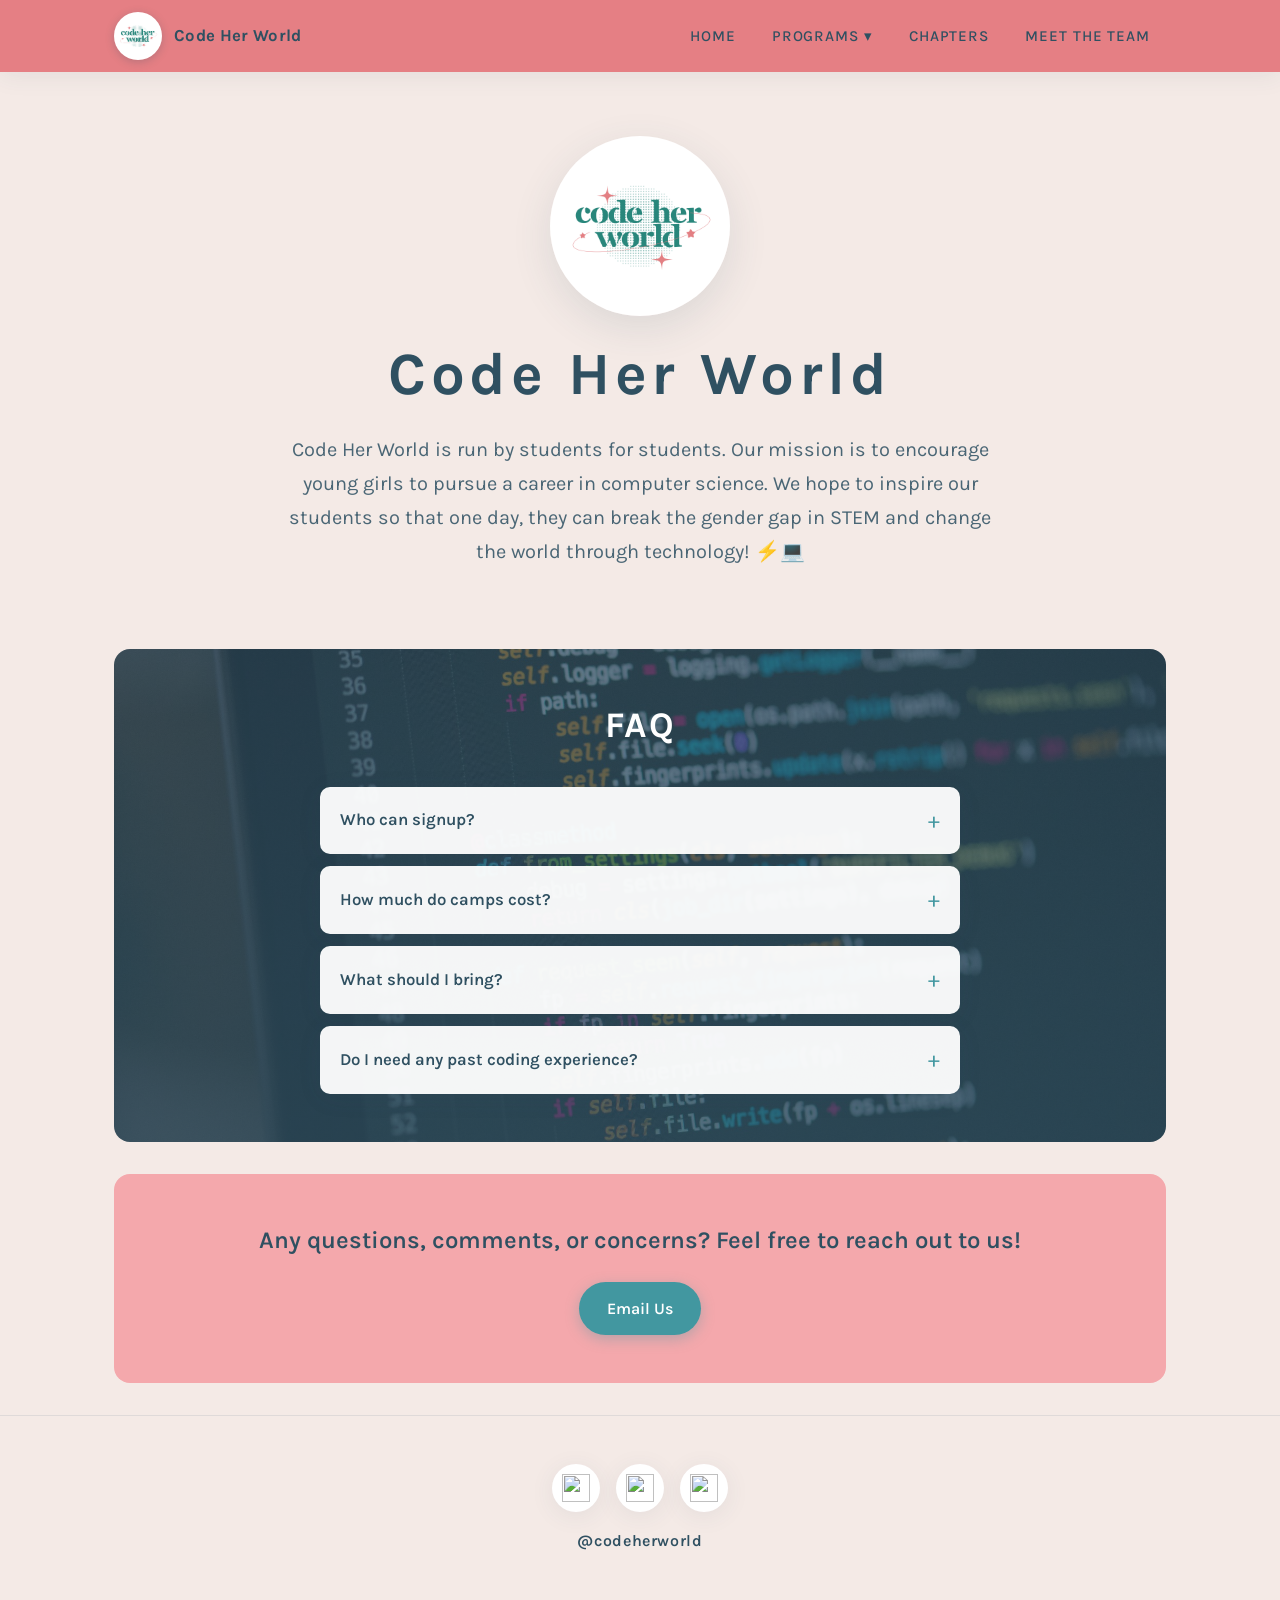
==== index.html @ ead9790e "most of foundational work is done" ====
<!DOCTYPE html>
<html lang="en">

<head>
  <meta charset="utf-8">
  <meta name="viewport" content="width=device-width, initial-scale=1">
  <title>Code Her World</title>
  <link rel="preconnect" href="https://fonts.googleapis.com">
  <link rel="preconnect" href="https://fonts.gstatic.com" crossorigin>
  <link href="https://fonts.googleapis.com/css2?family=Karla:wght@400;500;600;700&display=swap" rel="stylesheet">
  <link href="style.css" rel="stylesheet">
</head>

<body>
  <nav class="site-nav">
    <div class="nav-inner">
      <a href="index.html" class="nav-brand">
        <div aria-hidden="true">
          <img class="logo" src="newLogo.png" alt="logo">
        </div>
        <span>Code Her World</span>
      </a>
      <ul class="nav-links">
        <li><a href="index.html">Home</a></li>
        <li class="dropdown">
          <button class="dropbtn" type="button">Programs ▾</button>
          <div class="dropdown-content">
            <a href="webdev.html">Camps</a>
            <a href="workshops.html">Workshops</a>
            <a href="events.html">Past Events</a>
          </div>
        </li>
        <li><a href="chapters.html">Chapters</a></li>
        <li><a href="team.html">Meet the Team</a></li>
      </ul>
    </div>
  </nav>

  <main>
    <section class="hero">
      <div aria-label="Code Her World logo placeholder">
        <img class="logo-placeholder--hero"  src="newLogo.png" alt="logo">
      </div>
      <h1>Code Her World</h1>
      <p class="hero-tagline">
        Code Her World is run by students for students. Our mission is to encourage young girls to pursue a career in
        computer science. We hope to inspire our students so that one day, they can break the gender gap in STEM and
        change the world through technology! ⚡️💻
      </p>
    </section>

    <div class="container">
      <section class="faq-section">
        <h2 class="faq-title">FAQ</h2>
        <div class="faq-list">
          <details>
            <summary>Who can signup?</summary>
            <p>Anyone can! Even though we recommend our programs for middle schoolers, everyone is welcome!</p>
          </details>
          <details>
            <summary>How much do camps cost?</summary>
            <p>Nothing! All programs are FREE!</p>
          </details>
          <details>
            <summary>What should I bring?</summary>
            <p>All you need is a computer and fast internet! You can also keep a notebook with you if you would like.</p>
          </details>
          <details>
            <summary>Do I need any past coding experience?</summary>
            <p>Absolutely not! All of our programs start with the basic fundamentals of every language, so you will learn
              everything you need.</p>
          </details>
        </div>
      </section>

      <section class="contact-section">
        <h2>Any questions, comments, or concerns? Feel free to reach out to us!</h2>
        <a href="mailto:codeherworld@gmail.com" class="btn">Email Us</a>
      </section>
    </div>
  </main>

  <footer class="site-footer">
    <div class="social-links">
      <a href="https://www.instagram.com/codeherworld" target="_blank" rel="noopener noreferrer" aria-label="Instagram">
        <img src="https://cdn.simpleicons.org/instagram/E57F84" alt="">
      </a>
      <a href="https://www.facebook.com/codeherworld" target="_blank" rel="noopener noreferrer" aria-label="Facebook">
        <img src="https://cdn.simpleicons.org/facebook/E57F84" alt="">
      </a>
      <a href="https://twitter.com/codeherworld" target="_blank" rel="noopener noreferrer" aria-label="Twitter">
        <img src="https://cdn.simpleicons.org/x/E57F84" alt="">
      </a>
    </div>
    <p>@codeherworld</p>
  </footer>

  <script src="script.js"></script>
</body>

</html>
---- style.css ----
/* San Francisco Clouded palette */
:root {
  --slate: #2f5061;
  --teal: #4297a0;
  --cream: #f4eae6;
  --blush: #f4a8ac;
  --coral: #e57f84;
  --white: #ffffff;
  --text: #2f5061;
  --text-muted: #4a6675;
  --shadow: 0 4px 24px rgba(47, 80, 97, 0.08);
  --shadow-lg: 0 12px 40px rgba(47, 80, 97, 0.12);
  --radius: 16px;
  --radius-sm: 10px;
  --nav-height: 72px;
  --max-width: 1100px;
}

*,
*::before,
*::after {
  box-sizing: border-box;
}

html {
  scroll-behavior: smooth;
}

body {
  margin: 0;
  min-height: 100vh;
  font-family: 'Karla', sans-serif;
  font-weight: 400;
  color: var(--text);
  background-color: var(--cream);
  line-height: 1.6;
}

img {
  max-width: 100%;
  height: auto;
  display: block;
}

a {
  color: inherit;
}

/* ── Navigation ── */
.site-nav {
  position: sticky;
  top: 0;
  z-index: 100;
  background: var(--coral);
  box-shadow: var(--shadow);
}

.nav-inner {
  max-width: var(--max-width);
  margin: 0 auto;
  padding: 0 1.5rem;
  height: var(--nav-height);
  display: flex;
  align-items: center;
  justify-content: space-between;
  gap: 1rem;
}

.nav-brand {
  display: flex;
  align-items: center;
  gap: 0.75rem;
  text-decoration: none;
  color: var(--slate);
  font-weight: 700;
  font-size: 1.05rem;
  letter-spacing: 0.02em;
}

.logo {
  width: 48px;
  height: 48px;
  border-radius: 50%;
  /* background: linear-gradient(135deg, var(--teal), var(--slate)); */
  display: flex;
  align-items: center;
  justify-content: center;
  /* color: var(--white); */
  /* font-size: 0.75rem;
  font-weight: 700; */
  /* letter-spacing: 0.04em; */
  flex-shrink: 0;
  box-shadow: 0 2px 8px rgba(47, 80, 97, 0.25);
}

.logo-placeholder--hero {
  width: 180px;
  height: 180px;
  font-size: 1.4rem;
  margin: 0 auto 1.5rem;
  box-shadow: var(--shadow-lg);
  border-radius: 50%;
  display: flex;
}

.site-logo {
  height: 44px;
  width: auto;
  flex-shrink: 0;
}

.site-logo--hero {
  height: clamp(160px, 32vw, 240px);
  width: auto;
  margin: 0 auto 1.5rem;
}

.nav-links {
  display: flex;
  align-items: center;
  gap: 0.25rem;
  list-style: none;
  margin: 0;
  padding: 0;
}

.nav-links a,
.dropbtn {
  display: inline-flex;
  align-items: center;
  padding: 0.6rem 1rem;
  text-decoration: none;
  color: var(--slate);
  font-size: 0.95rem;
  font-weight: 500;
  text-transform: uppercase;
  letter-spacing: 0.06em;
  border: none;
  background: transparent;
  cursor: pointer;
  font-family: inherit;
  border-radius: var(--radius-sm);
  transition: background 0.2s, color 0.2s;
}

.nav-links a:hover,
.dropbtn:hover,
.dropdown:hover .dropbtn {
  background: var(--blush);
  color: var(--white);
}

.dropdown {
  position: relative;
}

.dropdown-content {
  display: none;
  position: absolute;
  top: calc(100% + 4px);
  right: 0;
  min-width: 180px;
  background: var(--white);
  border-radius: var(--radius-sm);
  box-shadow: var(--shadow-lg);
  overflow: hidden;
}

.dropdown-content a {
  display: block;
  padding: 0.85rem 1.25rem;
  text-transform: none;
  letter-spacing: 0;
  font-weight: 500;
  border-radius: 0;
}

.dropdown-content a:hover {
  background: var(--cream);
  color: var(--slate);
}

.dropdown:hover .dropdown-content {
  display: block;
}

/* ── Layout ── */
.container {
  max-width: var(--max-width);
  margin: 0 auto;
  padding: 0 1.5rem;
}

.section {
  padding: 4rem 0;
}

.section--compact {
  padding: 2.5rem 0;
}

/* ── Hero ── */
.hero {
  text-align: center;
  padding: 4rem 1.5rem 3rem;
}

.hero h1 {
  font-size: clamp(2.5rem, 6vw, 3.75rem);
  font-weight: 700;
  color: var(--slate);
  letter-spacing: 0.08em;
  margin: 0 0 1.5rem;
  line-height: 1.15;
}

.hero-tagline {
  max-width: 720px;
  margin: 0 auto;
  font-size: clamp(1.05rem, 2.5vw, 1.25rem);
  color: var(--text-muted);
  font-weight: 400;
  line-height: 1.7;
}

/* ── FAQ ── */
.faq-section {
  background: linear-gradient(rgba(47, 80, 97, 0.72), rgba(47, 80, 97, 0.82)),
    url("faq.jpeg") center / cover no-repeat;
  border-radius: var(--radius);
  padding: 3rem 2rem;
  margin: 2rem 0;
}

.faq-title {
  color: var(--white);
  font-size: clamp(1.75rem, 4vw, 2.25rem);
  font-weight: 700;
  text-align: center;
  margin: 0 0 2rem;
  letter-spacing: 0.04em;
}

.faq-list {
  max-width: 640px;
  margin: 0 auto;
  display: flex;
  flex-direction: column;
  gap: 0.75rem;
}

.faq-list details {
  background: rgba(255, 255, 255, 0.95);
  border-radius: var(--radius-sm);
  overflow: hidden;
  box-shadow: var(--shadow);
}

.faq-list summary {
  padding: 1rem 1.25rem;
  cursor: pointer;
  font-size: 1.05rem;
  font-weight: 600;
  color: var(--slate);
  list-style: none;
  display: flex;
  align-items: center;
  justify-content: space-between;
  gap: 1rem;
  transition: background 0.2s;
}

.faq-list summary::-webkit-details-marker {
  display: none;
}

.faq-list summary::after {
  content: "+";
  font-size: 1.4rem;
  font-weight: 400;
  color: var(--teal);
  flex-shrink: 0;
  transition: transform 0.2s;
}

.faq-list details[open] summary::after {
  transform: rotate(45deg);
}

.faq-list summary:hover {
  background: var(--cream);
}

.faq-list details p {
  margin: 0;
  padding: 0 1.25rem 1.25rem;
  color: var(--text-muted);
  font-size: 1rem;
  line-height: 1.65;
}

/* ── Contact CTA ── */
.contact-section {
  background: var(--blush);
  border-radius: var(--radius);
  padding: 3rem 2rem;
  text-align: center;
  margin: 2rem 0;
}

.contact-section h2 {
  font-size: clamp(1.25rem, 3vw, 1.5rem);
  font-weight: 600;
  color: var(--slate);
  margin: 0 0 1.5rem;
  line-height: 1.5;
}

/* ── Buttons ── */
.btn {
  display: inline-flex;
  align-items: center;
  justify-content: center;
  gap: 0.5rem;
  padding: 0.85rem 1.75rem;
  background: var(--teal);
  color: var(--white);
  border: none;
  border-radius: 999px;
  font-family: inherit;
  font-size: 1rem;
  font-weight: 600;
  cursor: pointer;
  text-decoration: none;
  transition: transform 0.2s, box-shadow 0.2s, background 0.2s;
  box-shadow: 0 4px 14px rgba(66, 151, 160, 0.35);
}

.btn:hover {
  background: #378891;
  transform: translateY(-2px);
  box-shadow: 0 8px 24px rgba(66, 151, 160, 0.4);
}

.btn--coral {
  background: var(--coral);
  box-shadow: 0 4px 14px rgba(229, 127, 132, 0.35);
}

.btn--coral:hover {
  background: #d66f74;
  box-shadow: 0 8px 24px rgba(229, 127, 132, 0.4);
}

/* ── Page headers ── */
.page-header {
  text-align: center;
  padding: 3rem 1.5rem 1.5rem;
}

.page-header h1 {
  font-size: clamp(2.25rem, 5vw, 3.25rem);
  font-weight: 700;
  color: var(--slate);
  letter-spacing: 0.06em;
  margin: 0 0 1rem;
}

.page-header p {
  max-width: 680px;
  margin: 0 auto;
  font-size: 1.15rem;
  color: var(--text-muted);
  line-height: 1.7;
}

/* ── Cards ── */
.card {
  background: var(--white);
  border-radius: var(--radius);
  padding: 2.5rem 2rem;
  box-shadow: var(--shadow);
  text-align: center;
  margin: 2rem 0;
}

.card--teal {
  background: linear-gradient(135deg, rgba(66, 151, 160, 0.12), rgba(66, 151, 160, 0.06));
  border: 1px solid rgba(66, 151, 160, 0.2);
}

.card--blush {
  background: linear-gradient(135deg, rgba(244, 168, 172, 0.25), rgba(244, 168, 172, 0.1));
  border: 1px solid rgba(244, 168, 172, 0.35);
}

.card h2 {
  font-size: clamp(1.25rem, 3vw, 1.75rem);
  font-weight: 700;
  color: var(--slate);
  margin: 0 0 1rem;
}

.card p,
.card .card-body {
  font-size: 1.05rem;
  color: var(--text-muted);
  line-height: 1.7;
  margin: 0 0 1.5rem;
}

.card img.feature-img {
  margin: 1.5rem auto 0;
  border-radius: var(--radius-sm);
  box-shadow: var(--shadow);
  max-width: 600px;
  width: 100%;
}

/* ── Past projects ── */
.past-header {
  text-align: center;
  padding: 2rem 1.5rem 1rem;
}

.past-header h2 {
  font-size: clamp(1.75rem, 4vw, 2.5rem);
  font-weight: 700;
  color: var(--slate);
  margin: 0 0 0.75rem;
}

.past-header p {
  font-size: 1.1rem;
  color: var(--text-muted);
  max-width: 640px;
  margin: 0 auto;
}

.past-projects {
  background: var(--blush);
  border-radius: var(--radius);
  padding: 2.5rem 2rem;
  margin: 1.5rem 0 3rem;
  text-align: center;
}

.past-projects h3 {
  font-size: 1.15rem;
  font-weight: 600;
  color: var(--slate);
  margin: 0 0 1.5rem;
  line-height: 1.6;
}

.past-projects .subheading {
  font-size: 1.25rem;
  font-weight: 700;
  color: var(--slate);
  margin: 0 0 1.5rem;
}

.project-link img {
  margin: 0 auto;
  border-radius: var(--radius-sm);
  box-shadow: var(--shadow-lg);
  transition: transform 0.25s;
  max-width: 600px;
  width: 100%;
}

.project-link:hover img {
  transform: scale(1.03);
}

.project-gallery {
  display: flex;
  flex-wrap: wrap;
  justify-content: center;
  gap: 1rem;
  margin-top: 1rem;
}

.project-gallery img {
  width: 180px;
  height: 320px;
  object-fit: cover;
  border-radius: var(--radius-sm);
  box-shadow: var(--shadow);
  transition: transform 0.25s;
}

.project-gallery img:hover {
  transform: translateY(-4px);
}

/* ── Footer ── */
.site-footer {
  text-align: center;
  padding: 3rem 1.5rem;
  margin-top: 2rem;
  border-top: 1px solid rgba(47, 80, 97, 0.1);
}

.social-links {
  display: flex;
  justify-content: center;
  gap: 1rem;
  margin-bottom: 1rem;
}

.social-links a {
  display: flex;
  align-items: center;
  justify-content: center;
  width: 48px;
  height: 48px;
  border-radius: 50%;
  background: var(--white);
  box-shadow: var(--shadow);
  transition: transform 0.2s, box-shadow 0.2s;
}

.social-links a:hover {
  transform: translateY(-3px);
  box-shadow: var(--shadow-lg);
}

.social-links img {
  width: 28px;
  height: 28px;
  object-fit: contain;
}

.site-footer p {
  margin: 0;
  font-size: 1rem;
  font-weight: 600;
  color: var(--slate);
  letter-spacing: 0.04em;
}

/* ── Past events ── */
.event-card {
  background: var(--white);
  border-radius: var(--radius);
  padding: 2.5rem 2rem;
  box-shadow: var(--shadow);
  margin: 2rem 0;
  text-align: left;
}

.event-card--highlight {
  background: linear-gradient(135deg, rgba(229, 127, 132, 0.1), rgba(244, 168, 172, 0.08));
  border: 1px solid rgba(229, 127, 132, 0.25);
}

.event-tag {
  display: inline-block;
  padding: 0.3rem 0.85rem;
  background: var(--teal);
  color: var(--white);
  font-size: 0.8rem;
  font-weight: 600;
  text-transform: uppercase;
  letter-spacing: 0.06em;
  border-radius: 999px;
  margin-bottom: 1rem;
}

.event-card h2 {
  font-size: clamp(1.35rem, 3vw, 1.85rem);
  font-weight: 700;
  color: var(--slate);
  margin: 0 0 1rem;
}

.event-card p {
  font-size: 1.05rem;
  color: var(--text-muted);
  line-height: 1.7;
  margin: 0 0 1.5rem;
}

.event-stats {
  display: flex;
  flex-wrap: wrap;
  gap: 1.5rem;
  margin: 0 0 1.5rem;
}

.stat {
  text-align: center;
  min-width: 100px;
}

.stat-number {
  display: block;
  font-size: 1.75rem;
  font-weight: 700;
  color: var(--coral);
  line-height: 1.2;
}

.stat-label {
  font-size: 0.85rem;
  color: var(--text-muted);
  font-weight: 500;
  text-transform: uppercase;
  letter-spacing: 0.04em;
}

.event-gallery {
  display: grid;
  grid-template-columns: repeat(auto-fit, minmax(280px, 1fr));
  gap: 1rem;
  margin-top: 0.5rem;
}

.event-gallery img {
  width: 100%;
  border-radius: var(--radius-sm);
  box-shadow: var(--shadow);
  transition: transform 0.25s;
}

.event-gallery img:hover {
  transform: scale(1.02);
}

.event-project-link {
  display: block;
  margin-top: 0.25rem;
}

.event-project-link img {
  max-width: 320px;
  width: 100%;
  border-radius: var(--radius-sm);
  box-shadow: var(--shadow);
  transition: transform 0.25s;
}

.event-project-link:hover img {
  transform: scale(1.02);
}

.inline-link {
  color: var(--teal);
  font-weight: 600;
  text-decoration: underline;
  text-underline-offset: 3px;
}

.inline-link:hover {
  color: var(--slate);
}

/* ── Chapters ── */
.chapters-grid {
  display: grid;
  grid-template-columns: repeat(auto-fit, minmax(240px, 1fr));
  gap: 1.5rem;
  margin: 2rem 0;
}

.chapter-card {
  background: var(--white);
  border-radius: var(--radius);
  padding: 2rem 1.5rem;
  text-align: center;
  box-shadow: var(--shadow);
  transition: transform 0.2s;
}

.chapter-card:hover {
  transform: translateY(-4px);
}

.chapter-icon {
  font-size: 2.5rem;
  margin-bottom: 1rem;
}

.chapter-card h3 {
  font-size: 1.15rem;
  font-weight: 700;
  color: var(--slate);
  margin: 0 0 0.75rem;
}

.chapter-card p {
  font-size: 0.95rem;
  color: var(--text-muted);
  line-height: 1.65;
  margin: 0;
}

/* ── Team ── */
.team-section {
  margin: 2rem 0;
}

.team-section-title {
  font-size: 1.35rem;
  font-weight: 700;
  color: var(--slate);
  text-align: center;
  margin: 0 0 1.5rem;
  letter-spacing: 0.04em;
  text-transform: uppercase;
}

.team-grid {
  display: grid;
  grid-template-columns: repeat(auto-fit, minmax(260px, 1fr));
  gap: 1.5rem;
}

.team-grid--single {
  max-width: 360px;
  margin: 0 auto;
}

.team-member {
  background: var(--white);
  border-radius: var(--radius);
  padding: 2rem 1.5rem;
  text-align: center;
  box-shadow: var(--shadow);
}

.team-avatar {
  width: 88px;
  height: 88px;
  border-radius: 50%;
  background: linear-gradient(135deg, var(--coral), var(--blush));
  display: flex;
  align-items: center;
  justify-content: center;
  color: var(--white);
  font-size: 1.5rem;
  font-weight: 700;
  margin: 0 auto 1.25rem;
  box-shadow: 0 4px 14px rgba(229, 127, 132, 0.3);
}

.team-avatar--teal {
  background: linear-gradient(135deg, var(--teal), var(--slate));
  box-shadow: 0 4px 14px rgba(66, 151, 160, 0.3);
}

.team-member h3 {
  font-size: 1.25rem;
  font-weight: 700;
  color: var(--slate);
  margin: 0 0 0.25rem;
}

.team-role {
  font-size: 0.9rem;
  font-weight: 600;
  color: var(--coral);
  text-transform: uppercase;
  letter-spacing: 0.06em;
  margin: 0 0 1rem;
}

.team-bio {
  font-size: 0.95rem;
  color: var(--text-muted);
  line-height: 1.65;
  margin: 0;
}

.team-cta {
  margin: 3rem 0;
}

/* ── Signups closed ── */
.closed-page {
  min-height: 60vh;
  display: flex;
  flex-direction: column;
  align-items: center;
  justify-content: center;
  text-align: center;
  padding: 3rem 1.5rem;
}

.closed-page h1 {
  font-size: clamp(1.5rem, 4vw, 2rem);
  color: var(--slate);
  max-width: 560px;
  line-height: 1.5;
  margin: 0 0 2rem;
}

/* ── Responsive ── */
@media (max-width: 768px) {
  .nav-inner {
    flex-wrap: wrap;
    height: auto;
    padding: 0.75rem 1rem;
    gap: 0.5rem;
  }

  .nav-links {
    flex-wrap: wrap;
    justify-content: center;
    width: 100%;
  }
}

@media (max-width: 600px) {
  .nav-brand span {
    display: none;
  }

  .nav-links a,
  .dropbtn {
    padding: 0.5rem 0.65rem;
    font-size: 0.8rem;
  }

  .event-stats {
    justify-content: center;
  }

  .faq-section,
  .contact-section,
  .past-projects,
  .card {
    padding: 2rem 1.25rem;
  }

  .project-gallery img {
    width: 140px;
    height: 250px;
  }
}
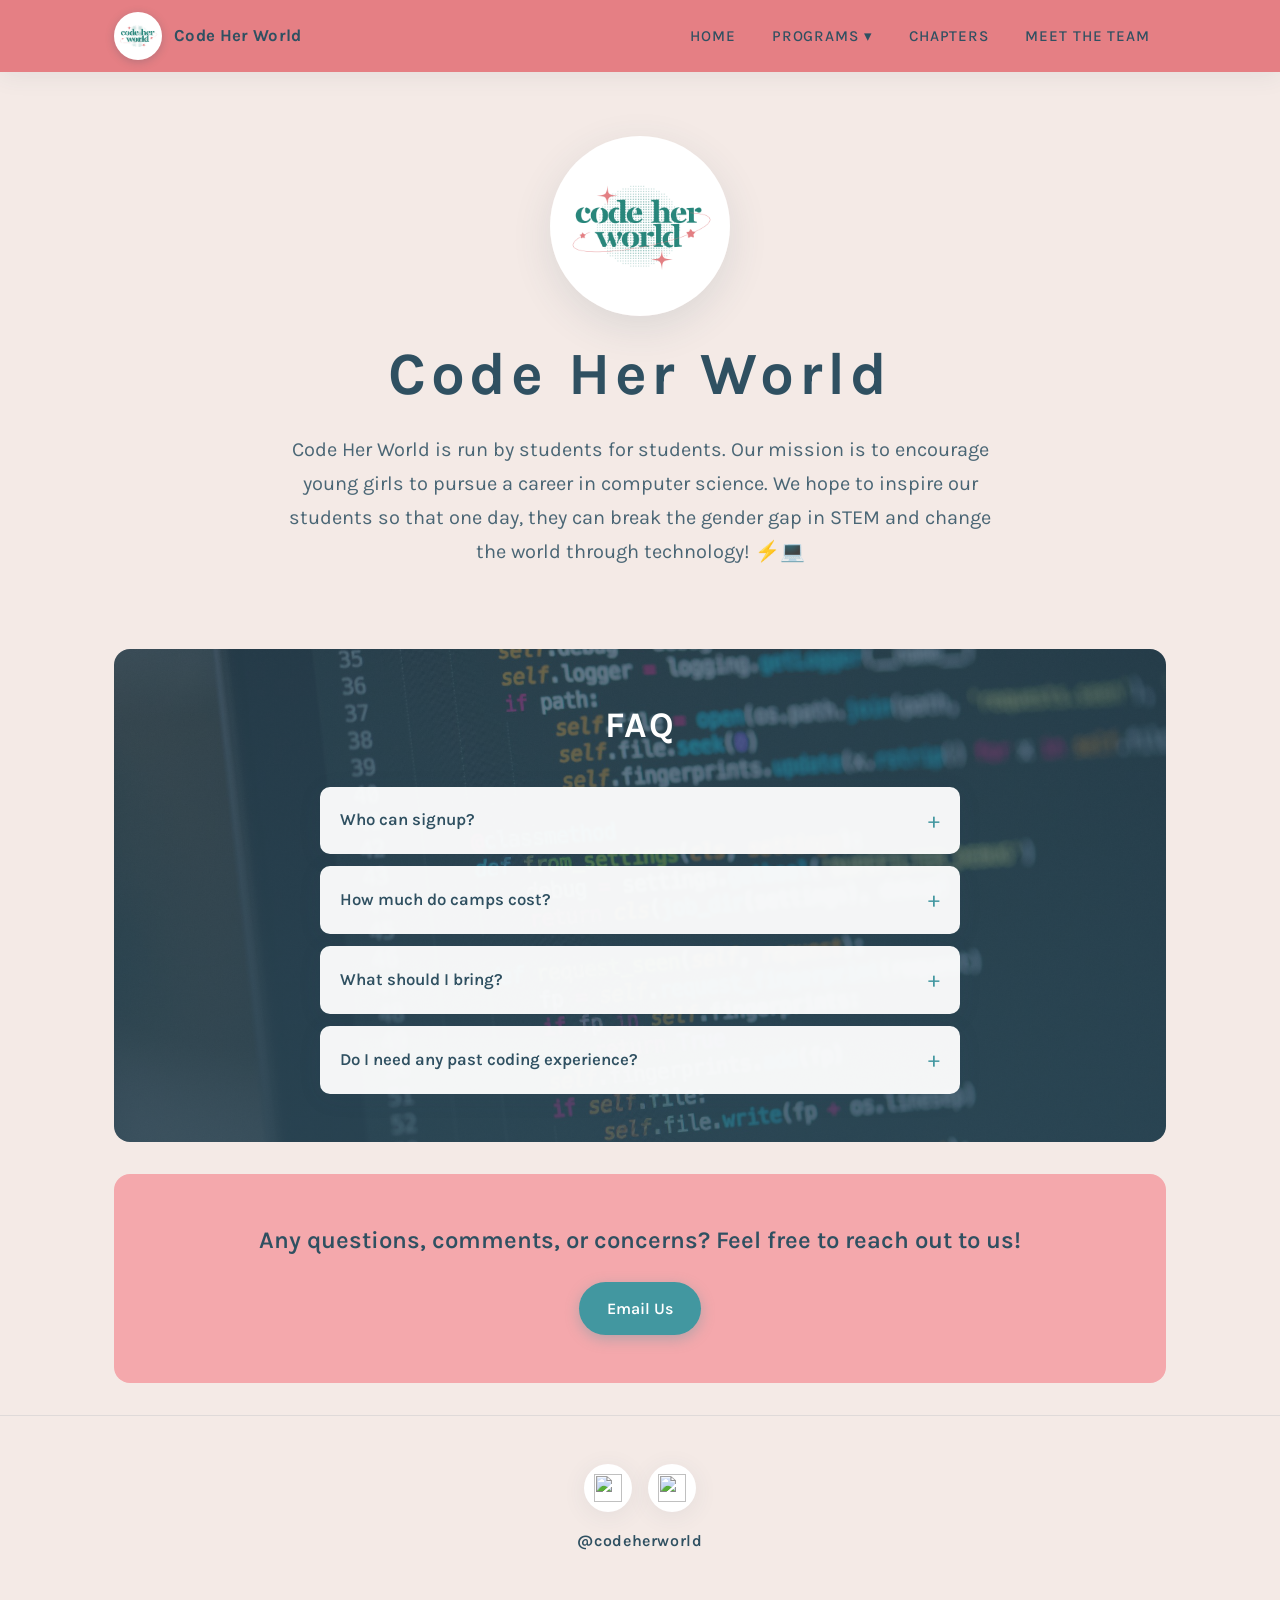
==== commit 685f85b3: "updated social media" ====
--- a/index.html
+++ b/index.html
@@ -88,9 +88,7 @@
       <a href="https://www.facebook.com/codeherworld" target="_blank" rel="noopener noreferrer" aria-label="Facebook">
         <img src="https://cdn.simpleicons.org/facebook/E57F84" alt="">
       </a>
-      <a href="https://twitter.com/codeherworld" target="_blank" rel="noopener noreferrer" aria-label="Twitter">
-        <img src="https://cdn.simpleicons.org/x/E57F84" alt="">
-      </a>
+
     </div>
     <p>@codeherworld</p>
   </footer>
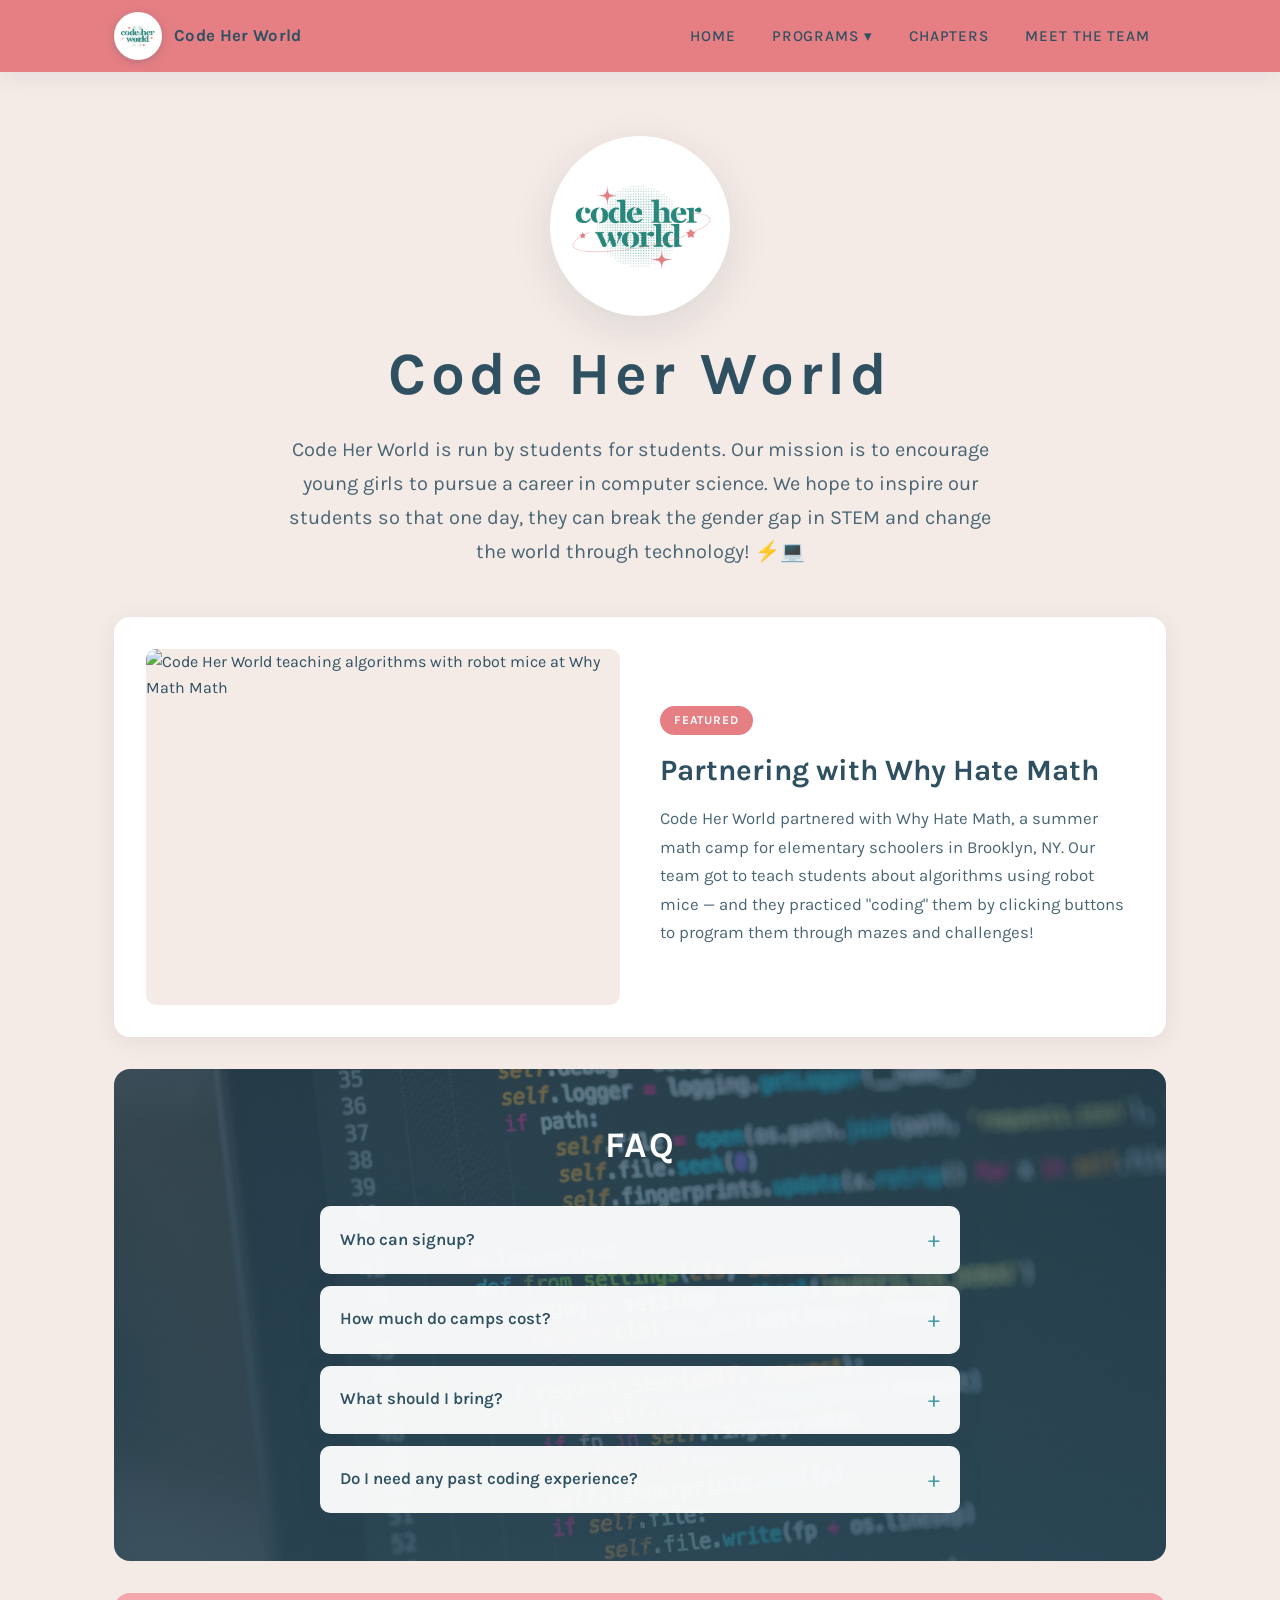
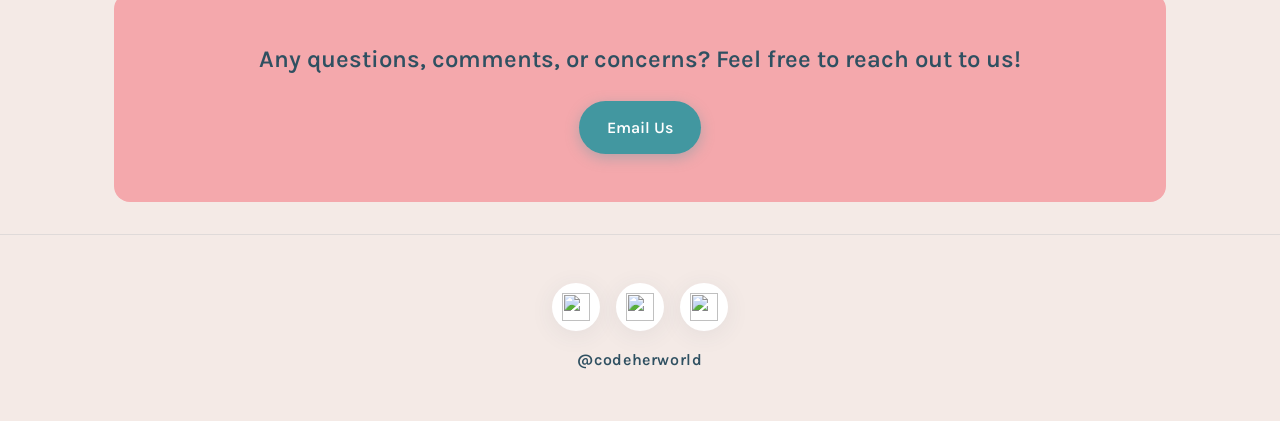
==== commit f32a4055: "more additions" ====
--- a/index.html
+++ b/index.html
@@ -50,12 +50,31 @@
     </section>
 
     <div class="container">
+      <section class="featured-section">
+        <div class="featured-carousel" id="featured-carousel">
+          <div class="featured-slide active">
+            <img src="whymath1.JPG" alt="Code Her World teaching algorithms with robot mice at Why Math Math">
+          </div>
+          <div class="featured-slide">
+            <img src="whymath2.JPG" alt="Students programming robot mice at summer camp">
+          </div>
+          <div class="featured-slide">
+            <img src="whymath3.JPG" alt="Co-founder Shivika and President Fiona with the students">
+          </div>
+        </div>
+        <div class="featured-content">
+          <span class="featured-label">Featured</span>
+          <h2>Partnering with Why Hate Math</h2>
+          <p>Code Her World partnered with Why Hate Math, a summer math camp for elementary schoolers in Brooklyn, NY. Our team got to teach students about algorithms using robot mice — and they practiced "coding" them by clicking buttons to program them through mazes and challenges!</p>
+        </div>
+      </section>
+
       <section class="faq-section">
         <h2 class="faq-title">FAQ</h2>
         <div class="faq-list">
           <details>
             <summary>Who can signup?</summary>
-            <p>Anyone can! Even though we recommend our programs for middle schoolers, everyone is welcome!</p>
+            <p>Anyone can! Even though we recommend our programs for high schoolers, everyone is welcome!</p>
           </details>
           <details>
             <summary>How much do camps cost?</summary>
@@ -88,7 +107,9 @@
       <a href="https://www.facebook.com/codeherworld" target="_blank" rel="noopener noreferrer" aria-label="Facebook">
         <img src="https://cdn.simpleicons.org/facebook/E57F84" alt="">
       </a>
-
+      <a href="https://discord.gg/rVquy962d" target="_blank" rel="noopener noreferrer" aria-label="Discord">
+        <img src="https://cdn.simpleicons.org/discord/E57F84" alt="">
+      </a>
     </div>
     <p>@codeherworld</p>
   </footer>
--- a/style.css
+++ b/style.css
@@ -223,6 +223,77 @@
   line-height: 1.7;
 }
 
+/* ── Featured / News ── */
+.featured-section {
+  display: grid;
+  grid-template-columns: 1fr 1fr;
+  gap: 2.5rem;
+  align-items: center;
+  background: var(--white);
+  border-radius: var(--radius);
+  padding: 2rem;
+  margin: 0 0 2rem;
+  box-shadow: var(--shadow);
+  overflow: hidden;
+}
+
+.featured-carousel {
+  position: relative;
+  border-radius: var(--radius-sm);
+  overflow: hidden;
+  aspect-ratio: 4 / 3;
+  background: var(--cream);
+}
+
+.featured-slide {
+  position: absolute;
+  inset: 0;
+  opacity: 0;
+  transition: opacity 0.4s ease;
+}
+
+.featured-slide.active {
+  opacity: 1;
+}
+
+.featured-slide img {
+  width: 100%;
+  height: 100%;
+  object-fit: cover;
+}
+
+.featured-content {
+  padding: 0.5rem 0;
+}
+
+.featured-label {
+  display: inline-block;
+  padding: 0.3rem 0.85rem;
+  background: var(--coral);
+  color: var(--white);
+  font-size: 0.75rem;
+  font-weight: 700;
+  text-transform: uppercase;
+  letter-spacing: 0.08em;
+  border-radius: 999px;
+  margin-bottom: 1rem;
+}
+
+.featured-content h2 {
+  font-size: clamp(1.35rem, 3vw, 1.85rem);
+  font-weight: 700;
+  color: var(--slate);
+  margin: 0 0 1rem;
+  line-height: 1.3;
+}
+
+.featured-content p {
+  font-size: 1.05rem;
+  color: var(--text-muted);
+  line-height: 1.7;
+  margin: 0;
+}
+
 /* ── FAQ ── */
 .faq-section {
   background: linear-gradient(rgba(47, 80, 97, 0.72), rgba(47, 80, 97, 0.82)),
@@ -645,6 +716,10 @@
   transform: scale(1.02);
 }
 
+.event-card .project-gallery {
+  margin-top: 0.5rem;
+}
+
 .inline-link {
   color: var(--teal);
   font-weight: 600;
@@ -810,6 +885,15 @@
     justify-content: center;
     width: 100%;
   }
+
+  .featured-section {
+    grid-template-columns: 1fr;
+    padding: 1.5rem;
+  }
+
+  .featured-carousel {
+    aspect-ratio: 16 / 10;
+  }
 }
 
 @media (max-width: 600px) {
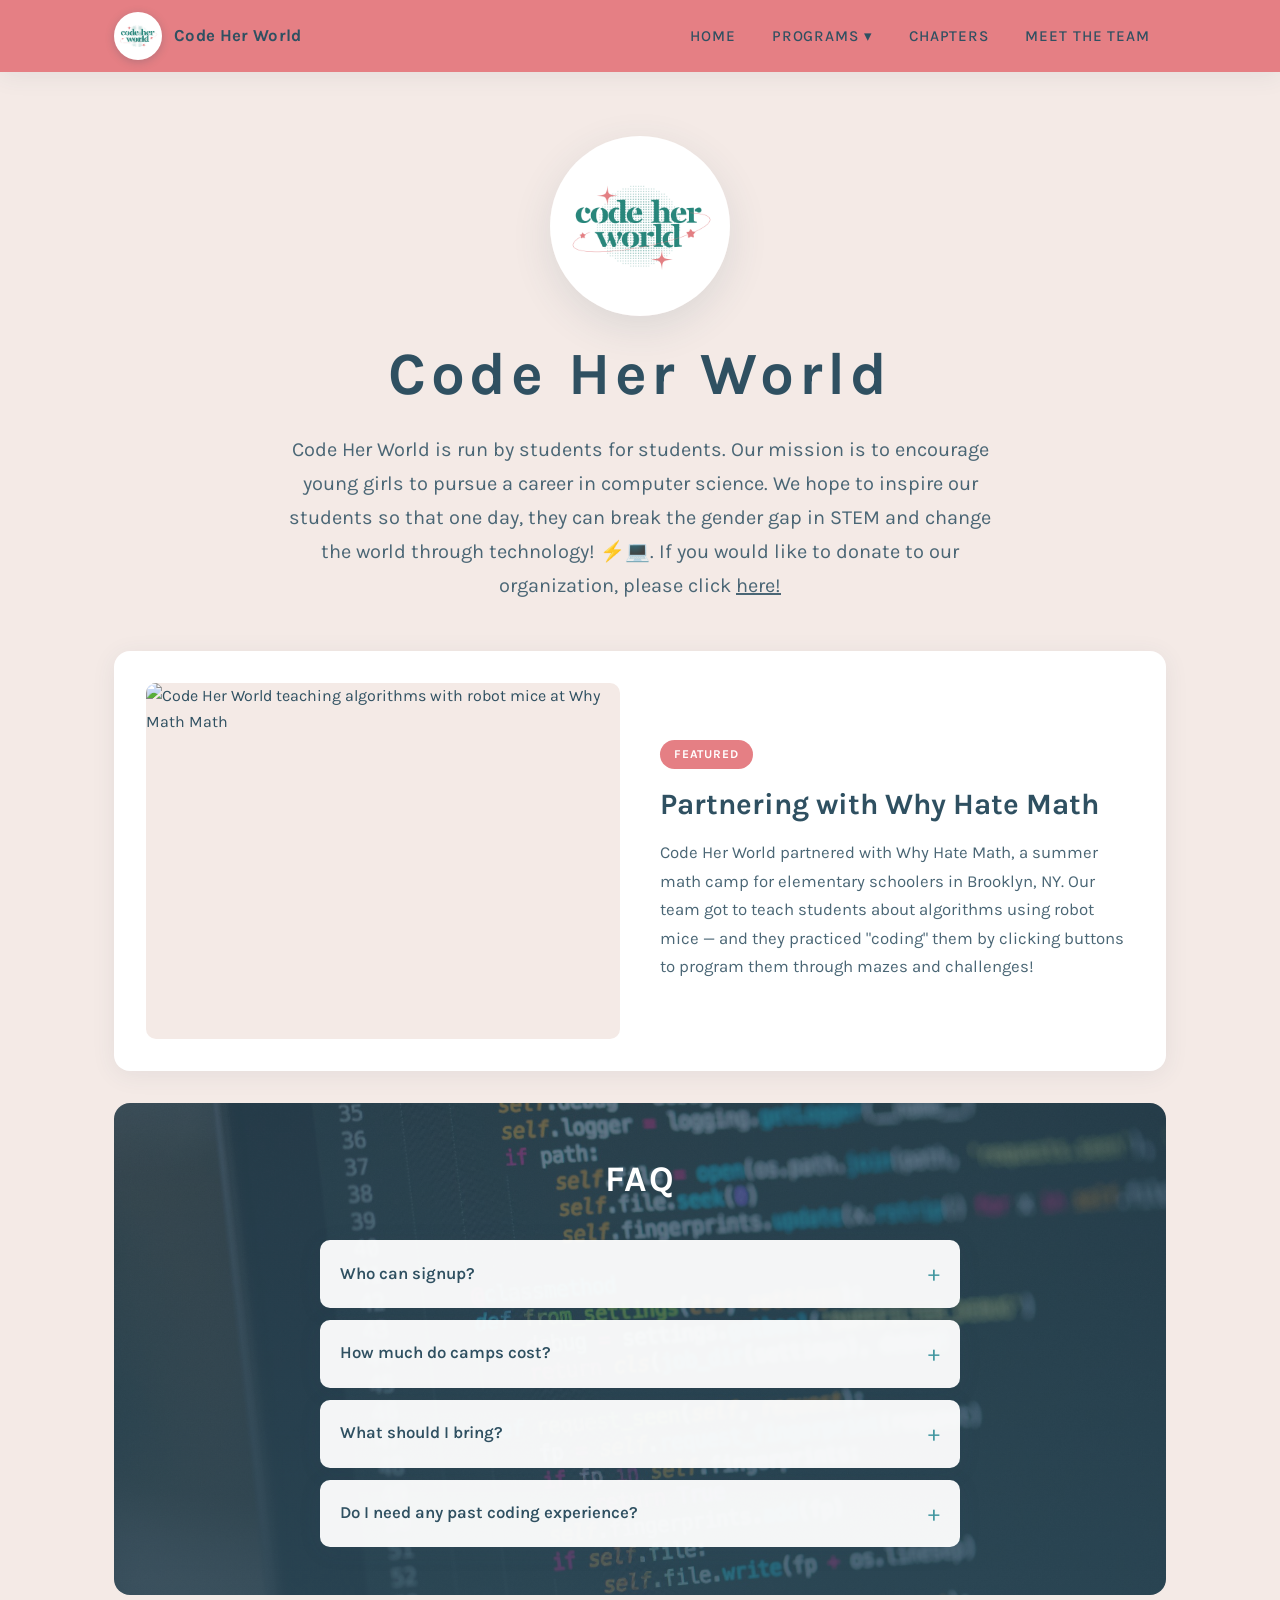
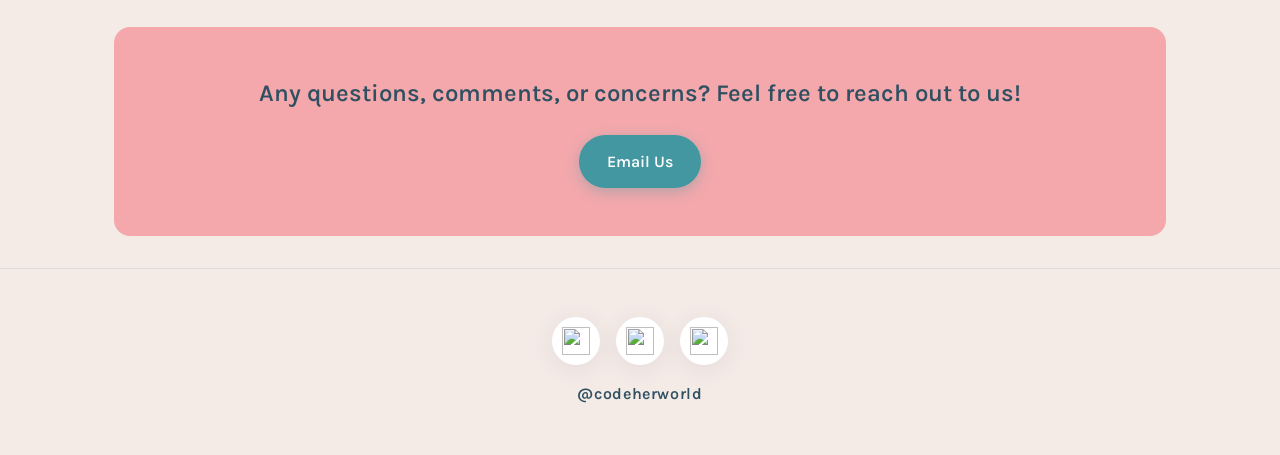
==== commit 91b9c36b: "donation stuff" ====
--- a/index.html
+++ b/index.html
@@ -45,7 +45,7 @@
       <p class="hero-tagline">
         Code Her World is run by students for students. Our mission is to encourage young girls to pursue a career in
         computer science. We hope to inspire our students so that one day, they can break the gender gap in STEM and
-        change the world through technology! ⚡️💻
+        change the world through technology! ⚡️💻. If you would like to donate to our organization, please click <a href="https://hcb.hackclub.com/donations/start/code-her-world">here!</a> 
       </p>
     </section>
 
